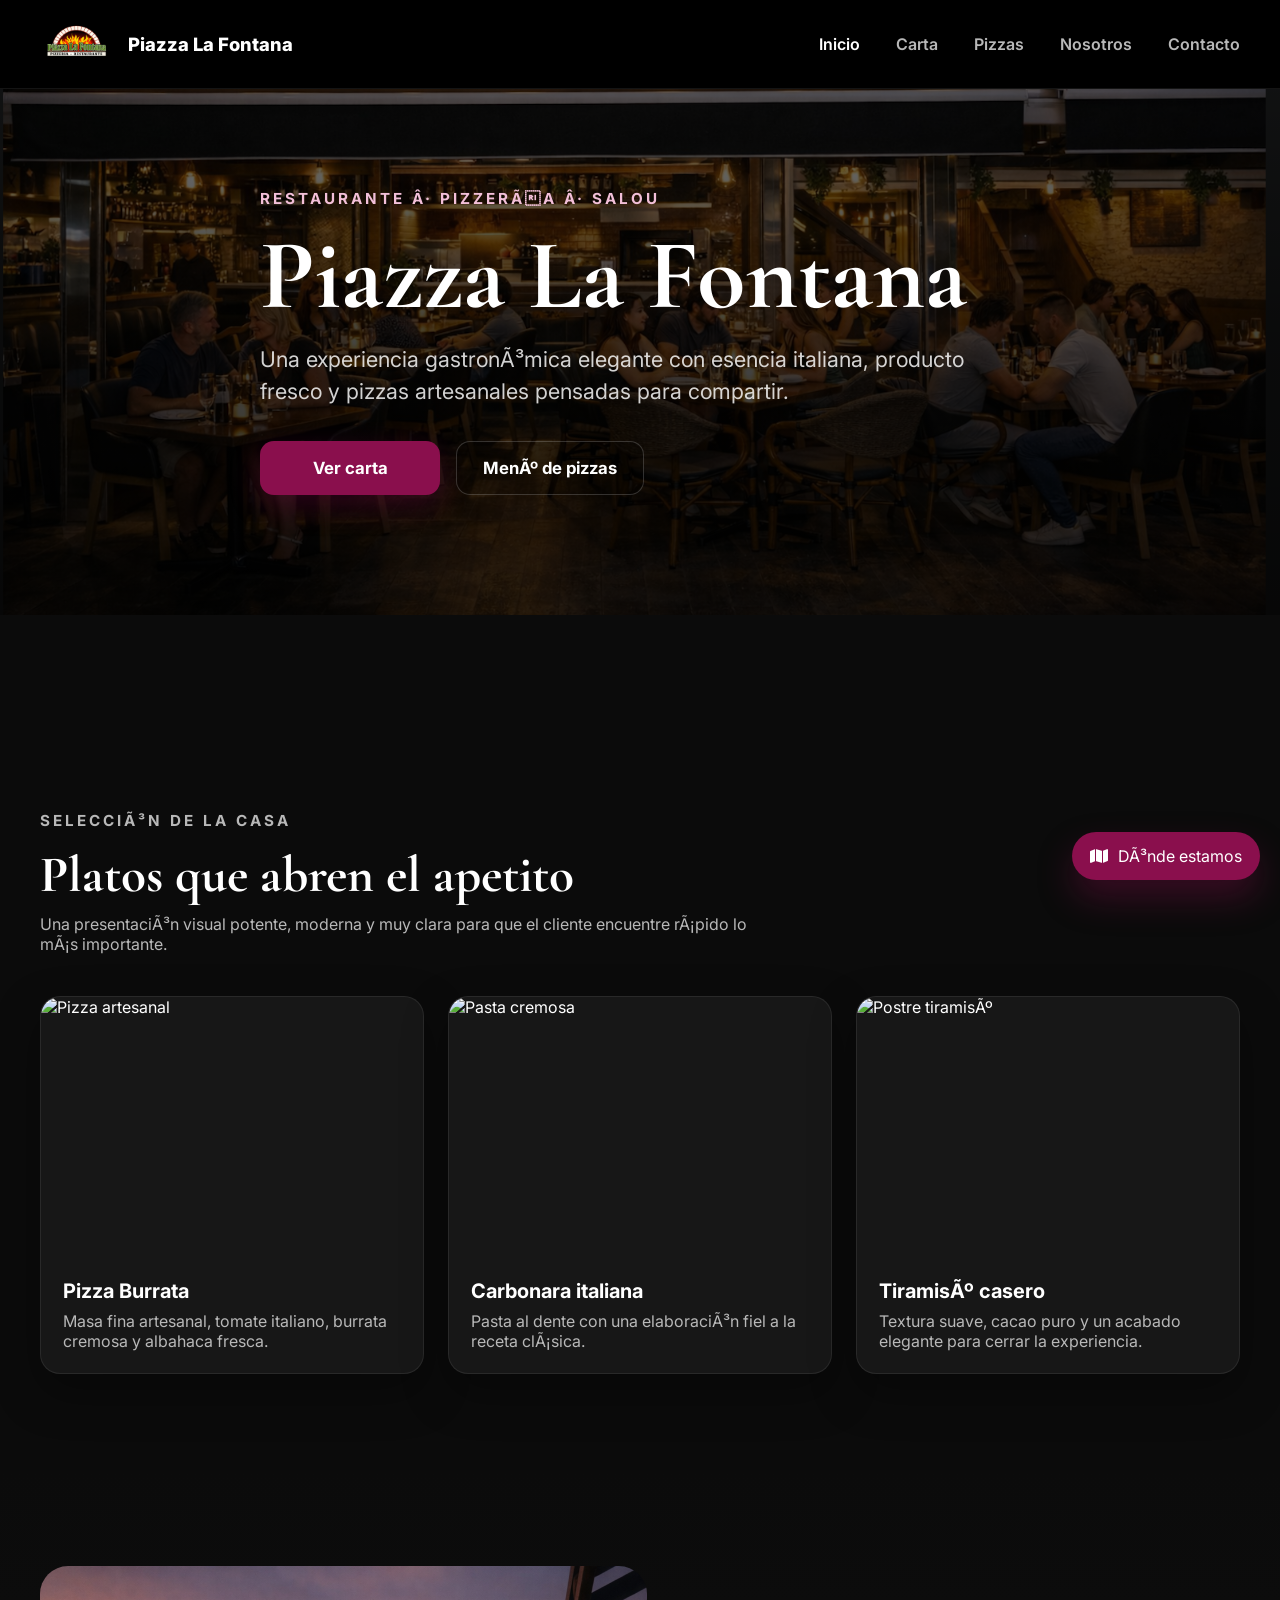
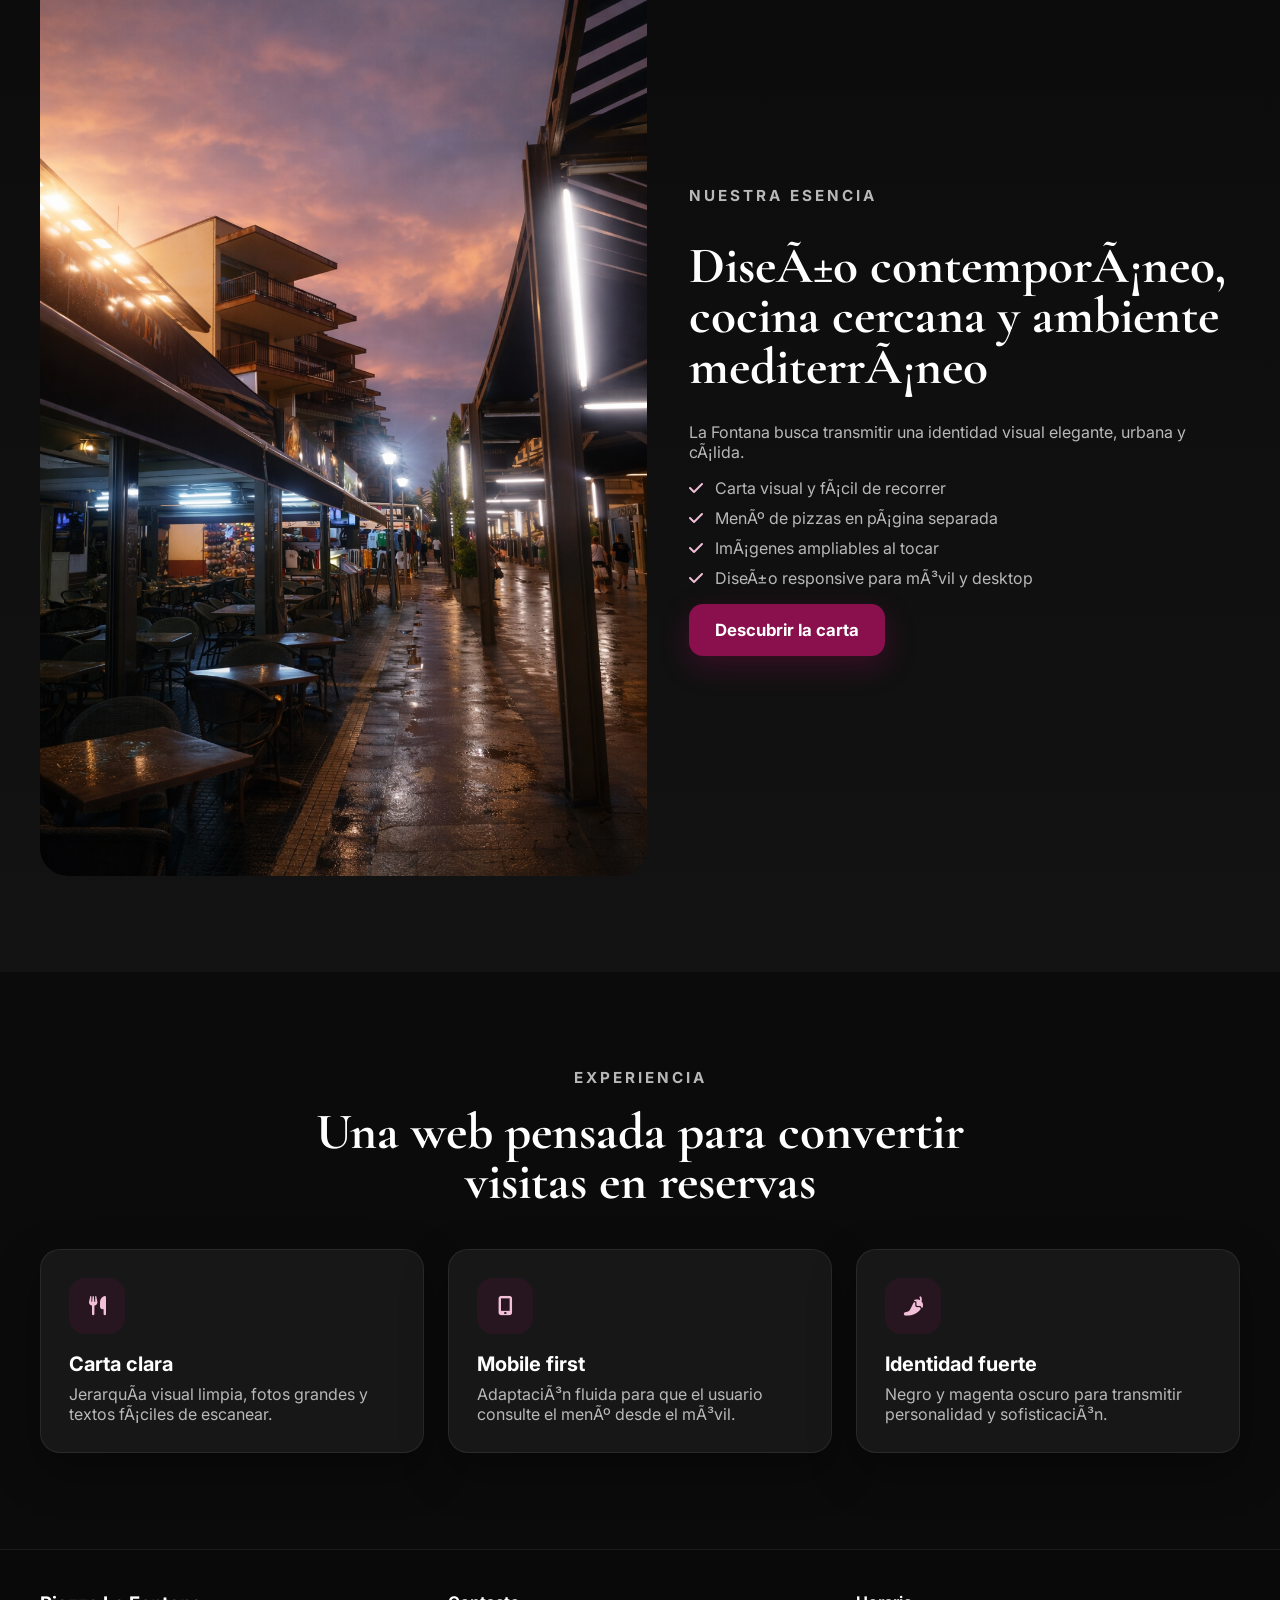
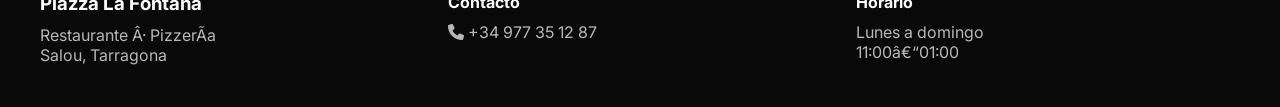
==== index.html @ 582e1b20 "Fontana" ====
<!DOCTYPE html>
<html lang="es">
<header class="site-header">
    <div class="container nav">
        <a href="index.html" class="logo">
            <img src="/Assets/LogoFontana.png" alt="Logo Piazza La Fontana" class="logo-image" />
            <span class="logo-text">Piazza La Fontana</span>
        </a>

        <button class="menu-toggle" id="menuToggle" aria-label="Abrir menú">
            <i class="fa-solid fa-bars"></i>
        </button>

        <nav class="nav-links" id="navLinks">
            <a href="index.html" class="active">Inicio</a>
            <a href="carta.html">Carta</a>
            <a href="pizzas.html">Pizzas</a>
            <a href="#nosotros">Nosotros</a>
            <a href="#contacto">Contacto</a>
        </nav>
    </div>
</header>

<section class="hero">
    <div class="hero-overlay"></div>

    <div class="container hero-content">
        <p class="section-kicker">RESTAURANTE · PIZZERÍA · SALOU</p>

        <h1>Piazza La Fontana</h1>

        <p class="hero-subtitle">
            Una experiencia gastronómica elegante con esencia italiana, producto fresco
            y pizzas artesanales pensadas para compartir.
        </p>

        <div class="hero-actions">
            <a href="carta.html" class="btn btn-primary">Ver carta</a>
            <a href="pizzas.html" class="btn btn-secondary">Menú de pizzas</a>
        </div>
    </div>
</section>
<head>
    <meta charset="UTF-8" />
    <meta name="viewport" content="width=device-width, initial-scale=1.0" />
    <title>La Fontana | Restaurante - Pizzería en Salou</title>
    <meta name="description"
        content="La Fontana, restaurante y pizzería en Salou. Cocina mediterránea, pizzas artesanales y una experiencia moderna y elegante." />
    <link rel="preconnect" href="https://fonts.googleapis.com" />
    <link rel="preconnect" href="https://fonts.gstatic.com" crossorigin />
    <link
        href="https://fonts.googleapis.com/css2?family=Inter:wght@400;500;600;700;800&family=Cormorant+Garamond:wght@600;700&display=swap"
        rel="stylesheet" />
    <link rel="stylesheet" href="https://cdnjs.cloudflare.com/ajax/libs/font-awesome/6.5.2/css/all.min.css" />
    <link rel="stylesheet" href="styles.css" />
</head>

<body class="site-body">
    <a href="https://www.google.com/maps/place/Pizzeria+La+Fontana/@41.074893,1.146432,187m/data=!3m1!1e3!4m14!1m7!3m6!1s0x12a15916aa401c4f:0xf6737edfa9c16cdc!2sPizzeria+La+Fontana!8m2!3d41.0748932!4d1.1464316!16s%2Fg%2F11fskrn87j!3m5!1s0x12a15916aa401c4f:0xf6737edfa9c16cdc!8m2!3d41.0748932!4d1.1464316!16s%2Fg%2F11fskrn87j?hl=en&entry=ttu&g_ep=EgoyMDI2MDMyOS4wIKXMDSoASAFQAw%3D%3D" class="floating-reserve">
        <i class="fa-solid fa-map"></i>
        Dónde estamos
    </a>

                <!--<div class="hero-info">
                    <div>
                        <strong>Ubicación</strong>
                        <span>Salou, Tarragona</span>
                    </div>
                    <div>
                        <strong>Horario</strong>
                        <span>13:00–16:00 · 19:30–23:30</span>
                    </div>
                    <div>
                        <strong>Especialidad</strong>
                        <span>Pizzas artesanas y cocina italiana</span>
                    </div>
                </div>
            </div>
        </section> -->

        <br>
        <br>
        <br>
        <br>
        <br>

        <section class="section">
            <div class="container">
                <div class="section-heading">
                    <p class="section-kicker">Selección de la casa</p>
                    <h2>Platos que abren el apetito</h2>
                    <p>
                        Una presentación visual potente, moderna y muy clara para que el
                        cliente encuentre rápido lo más importante.
                    </p>
                </div>

                <div class="cards-grid three-cols">
                    <article class="dish-card reveal">
                        <img src="https://images.unsplash.com/photo-1513104890138-7c749659a591?auto=format&fit=crop&w=1200&q=80"
                            alt="Pizza artesanal" />
                        <div class="dish-card-content">
                            <h3>Pizza Burrata</h3>
                            <p>
                                Masa fina artesanal, tomate italiano, burrata cremosa y albahaca fresca.
                            </p>
                        </div>
                    </article>

                    <article class="dish-card reveal">
                        <img src="https://images.unsplash.com/photo-1621996346565-e3dbc646d9a9?auto=format&fit=crop&w=1200&q=80"
                            alt="Pasta cremosa" />
                        <div class="dish-card-content">
                            <h3>Carbonara italiana</h3>
                            <p>
                                Pasta al dente con una elaboración fiel a la receta clásica.
                            </p>
                        </div>
                    </article>

                    <article class="dish-card reveal">
                        <img src="https://images.unsplash.com/photo-1563805042-7684c019e1cb?auto=format&fit=crop&w=1200&q=80"
                            alt="Postre tiramisú" />
                        <div class="dish-card-content">
                            <h3>Tiramisú casero</h3>
                            <p>
                                Textura suave, cacao puro y un acabado elegante para cerrar la experiencia.
                            </p>
                        </div>
                    </article>
                </div>
            </div>
        </section>

        <section class="section section-dark" id="nosotros">
            <div class="container about-grid">
                <div class="about-image reveal">
                    <img src="/Assets/fueraFontana.png"
                        alt="Interior del restaurante" />
                </div>

                <div class="about-content reveal">
                    <p class="section-kicker">Nuestra esencia</p>
                    <h2>Diseño contemporáneo, cocina cercana y ambiente mediterráneo</h2>
                    <p>
                        La Fontana busca transmitir una identidad visual elegante, urbana y
                        cálida. 
                    </p>
                    <ul class="feature-list">
                        <li><i class="fa-solid fa-check"></i> Carta visual y fácil de recorrer</li>
                        <li><i class="fa-solid fa-check"></i> Menú de pizzas en página separada</li>
                        <li><i class="fa-solid fa-check"></i> Imágenes ampliables al tocar</li>
                        <li><i class="fa-solid fa-check"></i> Diseño responsive para móvil y desktop</li>
                    </ul>
                    <a href="carta.html" class="btn btn-primary">Descubrir la carta</a>
                </div>
            </div>
        </section>

        <section class="section">
            <div class="container">
                <div class="section-heading center">
                    <p class="section-kicker">Experiencia</p>
                    <h2>Una web pensada para convertir visitas en reservas</h2>
                </div>

                <div class="benefits-grid">
                    <article class="benefit-card reveal">
                        <i class="fa-solid fa-utensils"></i>
                        <h3>Carta clara</h3>
                        <p>Jerarquía visual limpia, fotos grandes y textos fáciles de escanear.</p>
                    </article>

                    <article class="benefit-card reveal">
                        <i class="fa-solid fa-mobile-screen-button"></i>
                        <h3>Mobile first</h3>
                        <p>Adaptación fluida para que el usuario consulte el menú desde el móvil.</p>
                    </article>

                    <article class="benefit-card reveal">
                        <i class="fa-solid fa-pepper-hot"></i>
                        <h3>Identidad fuerte</h3>
                        <p>Negro y magenta oscuro para transmitir personalidad y sofisticación.</p>
                    </article>
                </div>
            </div>
        </section>
    </main>

    <footer class="site-footer" id="contacto">
        <div class="container footer-grid">
            <div>
                <h3>Piazza La Fontana</h3>
                <p>Restaurante · Pizzería</p>
                <p>Salou, Tarragona</p>
            </div>

            <div>
                <h4>Contacto</h4>
                <p><i class="fa-solid fa-phone"></i> +34 977 35 12 87</p>
                <p><i class=""></i> </p>
            </div>

            <div>
                <h4>Horario</h4>
                <p>Lunes a domingo</p>
                <p>11:00–01:00</p>
                <p></p>
            </div>
        </div>
    </footer>

    <script src="script.js"></script>
</body>

</html>
---- styles.css ----
:root {
    --bg-dark: #0b0b0b;
    --bg-soft: #131313;
    --surface: #171717;
    --surface-2: #202020;
    --text-light: #ffffff;
    --muted-light: #b8b8b8;
    --border-dark: rgba(255, 255, 255, 0.08);
    --primary: #8a0f4d;
    --primary-hover: #a8155c;
    --primary-soft: rgba(138, 15, 77, 0.14);
    --accent: #f2bfd8;
    --shadow: 0 18px 45px rgba(0, 0, 0, 0.35);
    --radius: 20px;
    --container: 1200px;
    --transition: 0.3s ease;

    --menu-bg: #f5f5f5;
    --menu-white: #ffffff;
    --menu-text: #202126;
    --menu-muted: #71727d;
    --menu-line: #e6e6e8;
    --pill: #ffffff;
    --pill-border: #d7d7db;
    --pill-active: #23242a;
    --pill-active-text: #ffffff;
}

/* -------------------- RESET -------------------- */

* {
    margin: 0;
    padding: 0;
    box-sizing: border-box;
}

html {
    scroll-behavior: smooth;
}

body {
    font-family: "Inter", sans-serif;
}

a {
    color: inherit;
    text-decoration: none;
}

button {
    font-family: inherit;
    border: none;
    background: none;
    cursor: pointer;
}

img {
    width: 100%;
    display: block;
}

/* -------------------- HOME / GENERAL -------------------- */

.site-body {
    background: var(--bg-dark);
    color: var(--text-light);
}

.container {
    width: min(100% - 32px, var(--container));
    margin: 0 auto;
}

.site-header {
    position: sticky;
    top: 0;
    z-index: 100;
    background: rgba(0, 0, 0, 0.92);
    backdrop-filter: blur(12px);
    border-bottom: 1px solid var(--border-dark);
}

.nav {
    min-height: 88px;
    display: flex;
    align-items: center;
    justify-content: space-between;
    gap: 32px;
}

.logo {
    display: flex;
    align-items: center;
    gap: 16px;
    flex-shrink: 0;
}

.logo-image {
    width: 72px;
    height: auto;
    object-fit: contain;
}

.logo-text {
    font-size: 1.15rem;
    font-weight: 800;
    color: var(--text-light);
    line-height: 1.1;
    white-space: nowrap;
}

.nav-links {
    display: flex;
    align-items: center;
    gap: 36px;
    margin-left: auto;
}

.nav-links a {
    color: rgba(255, 255, 255, 0.72);
    font-size: 1rem;
    font-weight: 600;
    transition: var(--transition);
}

.nav-links a:hover,
.nav-links a.active {
    color: var(--text-light);
}

.menu-toggle {
    display: none;
    color: var(--text-light);
    font-size: 1.5rem;
}

/* -------------------- HERO -------------------- */

.hero {
    position: relative;
    min-height: fit-content;
    display: flex;
    align-items: center;
    background-image: url("/Assets/fondo2fontana.png");
    background-size: cover;
    background-position: center;
    padding: 80px 0 120px;
}

.hero-overlay {
    position: absolute;
    inset: 0;
    background: linear-gradient(180deg,
            rgba(0, 0, 0, 0.55) 0%,
            rgba(0, 0, 0, 0.72) 45%,
            rgba(0, 0, 0, 0.82) 100%);
}

.hero-content {
    position: relative;
    z-index: 2;
    max-width: 760px;
    padding-top: 20px;
}

.section-kicker {
    color: var(--accent);
    text-transform: uppercase;
    letter-spacing: 3px;
    font-size: 0.95rem;
    font-weight: 700;
    margin-bottom: 20px;
}

.hero h1,
.section-heading h2,
.about-content h2 {
    font-family: "Cormorant Garamond", serif;
    font-weight: 700;
}

.hero h1 {
    font-size: clamp(4rem, 8vw, 6.2rem);
    line-height: 0.95;
    color: var(--text-light);
    margin-bottom: 22px;
}

.hero-subtitle {
    max-width: 720px;
    font-size: 1.35rem;
    line-height: 1.45;
    color: rgba(255, 255, 255, 0.82);
    margin-bottom: 34px;
}

.hero-actions {
    display: flex;
    flex-wrap: wrap;
    gap: 16px;
}

.hero-info {
    margin-top: 38px;
    display: grid;
    grid-template-columns: repeat(3, 1fr);
    gap: 16px;
}

.hero-info div {
    background: rgba(255, 255, 255, 0.05);
    border: 1px solid rgba(255, 255, 255, 0.08);
    border-radius: 16px;
    padding: 16px;
    backdrop-filter: blur(8px);
}

.hero-info strong {
    display: block;
    margin-bottom: 4px;
    font-size: 0.95rem;
}

.hero-info span {
    color: var(--muted-light);
    font-size: 0.92rem;
}

/* -------------------- BUTTONS -------------------- */

.btn {
    display: inline-flex;
    align-items: center;
    justify-content: center;
    min-width: 180px;
    padding: 16px 26px;
    border-radius: 14px;
    font-size: 1.05rem;
    font-weight: 700;
    transition: var(--transition);
}

.btn-primary {
    background: var(--primary);
    color: var(--text-light);
    box-shadow: 0 10px 30px rgba(161, 15, 90, 0.28);
}

.btn-primary:hover {
    background: var(--primary-hover);
    transform: translateY(-2px);
}

.btn-secondary {
    background: rgba(0, 0, 0, 0.25);
    color: var(--text-light);
    border: 1px solid rgba(255, 255, 255, 0.18);
}

.btn-secondary:hover {
    border-color: rgba(255, 255, 255, 0.4);
    background: rgba(255, 255, 255, 0.06);
}

/* -------------------- SECTIONS -------------------- */

.section {
    padding: 96px 0;
}

.section-dark {
    background: linear-gradient(180deg, var(--bg-dark) 0%, var(--bg-soft) 100%);
}

.section-heading {
    margin-bottom: 42px;
    max-width: 720px;
}

.section-heading.center {
    text-align: center;
    margin-inline: auto;
}

.section-heading h2,
.about-content h2 {
    font-size: clamp(2.3rem, 4vw, 4rem);
    line-height: 0.98;
    margin-bottom: 14px;
}

.section-heading p,
.about-content p,
.benefit-card p,
.dish-card-content p {
    color: var(--muted-light);
}

/* -------------------- CARDS -------------------- */

.cards-grid {
    display: grid;
    grid-template-columns: repeat(3, 1fr);
    gap: 24px;
}

.dish-card,
.benefit-card {
    background: var(--surface);
    border: 1px solid var(--border-dark);
    border-radius: var(--radius);
    overflow: hidden;
    transition: var(--transition);
    box-shadow: var(--shadow);
}

.dish-card:hover,
.benefit-card:hover {
    transform: translateY(-6px);
    border-color: rgba(138, 15, 77, 0.45);
}

.dish-card img {
    height: 260px;
    object-fit: cover;
}

.dish-card-content {
    padding: 22px;
}

.dish-card-content h3,
.benefit-card h3 {
    font-size: 1.25rem;
    margin-bottom: 8px;
}

/* -------------------- ABOUT -------------------- */

.about-grid {
    display: grid;
    grid-template-columns: 1.1fr 1fr;
    gap: 42px;
    align-items: center;
}

.about-image img {
    min-height: 520px;
    object-fit: cover;
    border-radius: 28px;
}

.about-content {
    display: flex;
    flex-direction: column;
    gap: 16px;
    align-items: flex-start;
}

.feature-list {
    list-style: none;
    display: grid;
    gap: 10px;
    color: var(--muted-light);
}

.feature-list i {
    color: var(--accent);
    margin-right: 8px;
}

/* -------------------- BENEFITS -------------------- */

.benefits-grid {
    display: grid;
    grid-template-columns: repeat(3, 1fr);
    gap: 24px;
}

.benefit-card {
    padding: 28px;
}

.benefit-card i {
    width: 56px;
    height: 56px;
    display: grid;
    place-items: center;
    border-radius: 16px;
    background: var(--primary-soft);
    color: var(--accent);
    font-size: 1.2rem;
    margin-bottom: 18px;
}

/* -------------------- FOOTER -------------------- */

.site-footer {
    padding: 42px 0;
    background: #090909;
    border-top: 1px solid var(--border-dark);
    color: var(--text-light);
}

.footer-grid {
    display: grid;
    grid-template-columns: repeat(3, 1fr);
    gap: 24px;
}

.site-footer h3,
.site-footer h4 {
    margin-bottom: 10px;
}

.site-footer p,
.site-footer a {
    color: var(--muted-light);
}

/* -------------------- FLOATING BUTTON -------------------- */

.floating-reserve {
    position: fixed;
    right: 20px;
    bottom: 20px;
    z-index: 120;
    display: inline-flex;
    align-items: center;
    gap: 10px;
    background: var(--primary);
    color: var(--text-light);
    padding: 14px 18px;
    border-radius: 999px;
    box-shadow: 0 18px 35px rgba(138, 15, 77, 0.35);
    transition: var(--transition);
}

.floating-reserve:hover {
    background: var(--primary-hover);
    transform: translateY(-2px);
}

/* -------------------- REVEAL -------------------- */

.reveal {
    opacity: 0;
    transform: translateY(24px);
    transition: 0.7s ease;
}

.reveal.visible {
    opacity: 1;
    transform: translateY(0);
}

/* -------------------- CARTA / PIZZAS ESTILO APP -------------------- */

.menu-page-body {
    background: var(--menu-bg);
    color: var(--menu-text);
}

.mobile-menu-page {
    max-width: 860px;
    margin: 0 auto;
    min-height: 100vh;
    background: var(--menu-bg);
}

.menu-topbar {
    display: grid;
    grid-template-columns: 56px 1fr 56px;
    align-items: center;
    gap: 12px;
    padding: 16px 20px 12px;
    background: var(--menu-bg);
    position: sticky;
    top: 0;
    z-index: 20;
}

.menu-topbar h1 {
    text-align: center;
    font-size: clamp(1.5rem, 2vw, 2.2rem);
    font-weight: 800;
}

.icon-btn {
    width: 44px;
    height: 44px;
    border-radius: 50%;
    background: transparent;
    color: var(--menu-text);
    display: grid;
    place-items: center;
    font-size: 1.5rem;
}

/* -------------------- CATEGORY PILLS -------------------- */

.category-slider {
    display: flex;
    gap: 16px;
    overflow-x: auto;
    padding: 14px 20px 18px;
    background: var(--menu-bg);
    position: sticky;
    top: 72px;
    z-index: 19;
    border-bottom: 1px solid var(--menu-line);
}

.category-slider::-webkit-scrollbar {
    display: none;
}

.category-pill {
    flex: 0 0 auto;
    padding: 16px 30px;
    border-radius: 999px;
    border: 2px solid var(--pill-border);
    background: var(--pill);
    color: var(--menu-text);
    font-size: 1rem;
    font-weight: 700;
    transition: 0.2s ease;
}

.category-pill.active {
    background: var(--pill-active);
    color: var(--pill-active-text);
    border-color: var(--pill-active);
}

/* -------------------- MENU LIST -------------------- */

.section-title-block {
    padding: 34px 20px 22px;
}

.section-title-block h2 {
    font-size: clamp(2rem, 3vw, 3.1rem);
    font-weight: 800;
}

.menu-section {
    display: none;
}

.menu-section.active {
    display: block;
}

.list-card {
    display: grid;
    grid-template-columns: 1fr 196px;
    gap: 20px;
    align-items: start;
    padding: 28px 20px;
    border-top: 1px solid var(--menu-line);
}

.list-card:last-child {
    border-bottom: 1px solid var(--menu-line);
}

.list-card-content h3 {
    margin-bottom: 12px;
    font-size: clamp(1.7rem, 2vw, 2.15rem);
    line-height: 1.1;
    font-weight: 800;
    color: var(--menu-text);
}

.list-card-content p {
    margin-bottom: 18px;
    color: var(--menu-muted);
    font-size: clamp(1rem, 1.4vw, 1.2rem);
    line-height: 1.5;
    max-width: 95%;
}

.inline-icon {
    font-size: 0.9em;
    vertical-align: middle;
}

.list-card-meta {
    display: flex;
    align-items: center;
    gap: 10px;
}

.price {
    font-size: clamp(1.1rem, 1.5vw, 1.35rem);
    font-weight: 500;
    color: var(--menu-text);
}

.list-card-image {
    padding: 0;
}

.list-card-image img {
    aspect-ratio: 1 / 1;
    object-fit: cover;
    border-radius: 10px;
    transition: transform 0.25s ease;
}

.list-card-image:hover img {
    transform: scale(1.03);
}

/* -------------------- IMAGE MODAL -------------------- */

.image-modal {
    position: fixed;
    inset: 0;
    background: rgba(0, 0, 0, 0.82);
    display: none;
    align-items: center;
    justify-content: center;
    padding: 24px;
    z-index: 1000;
}

.image-modal.open {
    display: flex;
}

.image-modal img {
    max-width: min(100%, 900px);
    max-height: 85vh;
    border-radius: 18px;
    object-fit: contain;
    box-shadow: 0 20px 60px rgba(0, 0, 0, 0.35);
}

.image-modal-close {
    position: absolute;
    top: 20px;
    right: 20px;
    width: 46px;
    height: 46px;
    border-radius: 50%;
    background: rgba(255, 255, 255, 0.12);
    color: white;
    font-size: 1.3rem;
}

/* -------------------- RESPONSIVE -------------------- */

@media (max-width: 1024px) {
    .logo-image {
        width: 60px;
    }

    .logo-text {
        font-size: 1rem;
    }

    .nav-links {
        gap: 24px;
    }

    .hero-subtitle {
        font-size: 1.15rem;
        max-width: 620px;
    }

    .cards-grid,
    .benefits-grid {
        grid-template-columns: repeat(2, 1fr);
    }

    .about-grid,
    .footer-grid,
    .hero-info {
        grid-template-columns: 1fr;
    }
}

@media (max-width: 768px) {
    .nav {
        min-height: 78px;
    }

    .logo-image {
        width: 52px;
    }

    .logo-text {
        font-size: 0.95rem;
        white-space: normal;
    }

    .menu-toggle {
        display: block;
    }

    .nav-links {
        position: absolute;
        top: 78px;
        left: 0;
        right: 0;
        display: none;
        flex-direction: column;
        gap: 18px;
        padding: 22px;
        background: #0a0a0a;
        border-bottom: 1px solid var(--border-dark);
    }

    .nav-links.open {
        display: flex;
    }

    .hero {
        min-height: calc(100vh - 78px);
        padding: 56px 0 90px;
    }

    .hero-content {
        max-width: 100%;
        padding-top: 0;
    }

    .section-kicker {
        font-size: 0.8rem;
        letter-spacing: 2px;
        margin-bottom: 14px;
    }

    .hero h1 {
        font-size: clamp(3rem, 12vw, 4.4rem);
        margin-bottom: 16px;
    }

    .hero-subtitle {
        font-size: 1rem;
        line-height: 1.5;
        margin-bottom: 26px;
    }

    .hero-actions {
        flex-direction: column;
        align-items: stretch;
    }

    .btn {
        width: 100%;
        min-width: unset;
    }

    .cards-grid,
    .benefits-grid {
        grid-template-columns: 1fr;
    }

    .dish-card img {
        height: 230px;
    }

    .section {
        padding: 74px 0;
    }

    .about-image img {
        min-height: 360px;
    }

    .floating-reserve {
        right: 14px;
        bottom: 14px;
        padding: 12px 16px;
    }

    .menu-topbar {
        grid-template-columns: 44px 1fr 44px;
        padding: 14px 16px 10px;
    }

    .category-slider {
        top: 68px;
        gap: 12px;
        padding: 12px 16px 16px;
    }

    .category-pill {
        padding: 13px 22px;
        font-size: 0.98rem;
    }

    .section-title-block {
        padding: 26px 16px 18px;
    }

    .list-card {
        grid-template-columns: 1fr 120px;
        gap: 16px;
        padding: 22px 16px;
    }

    .list-card-content h3 {
        font-size: 1.35rem;
    }

    .list-card-content p {
        font-size: 0.98rem;
        margin-bottom: 14px;
    }
}
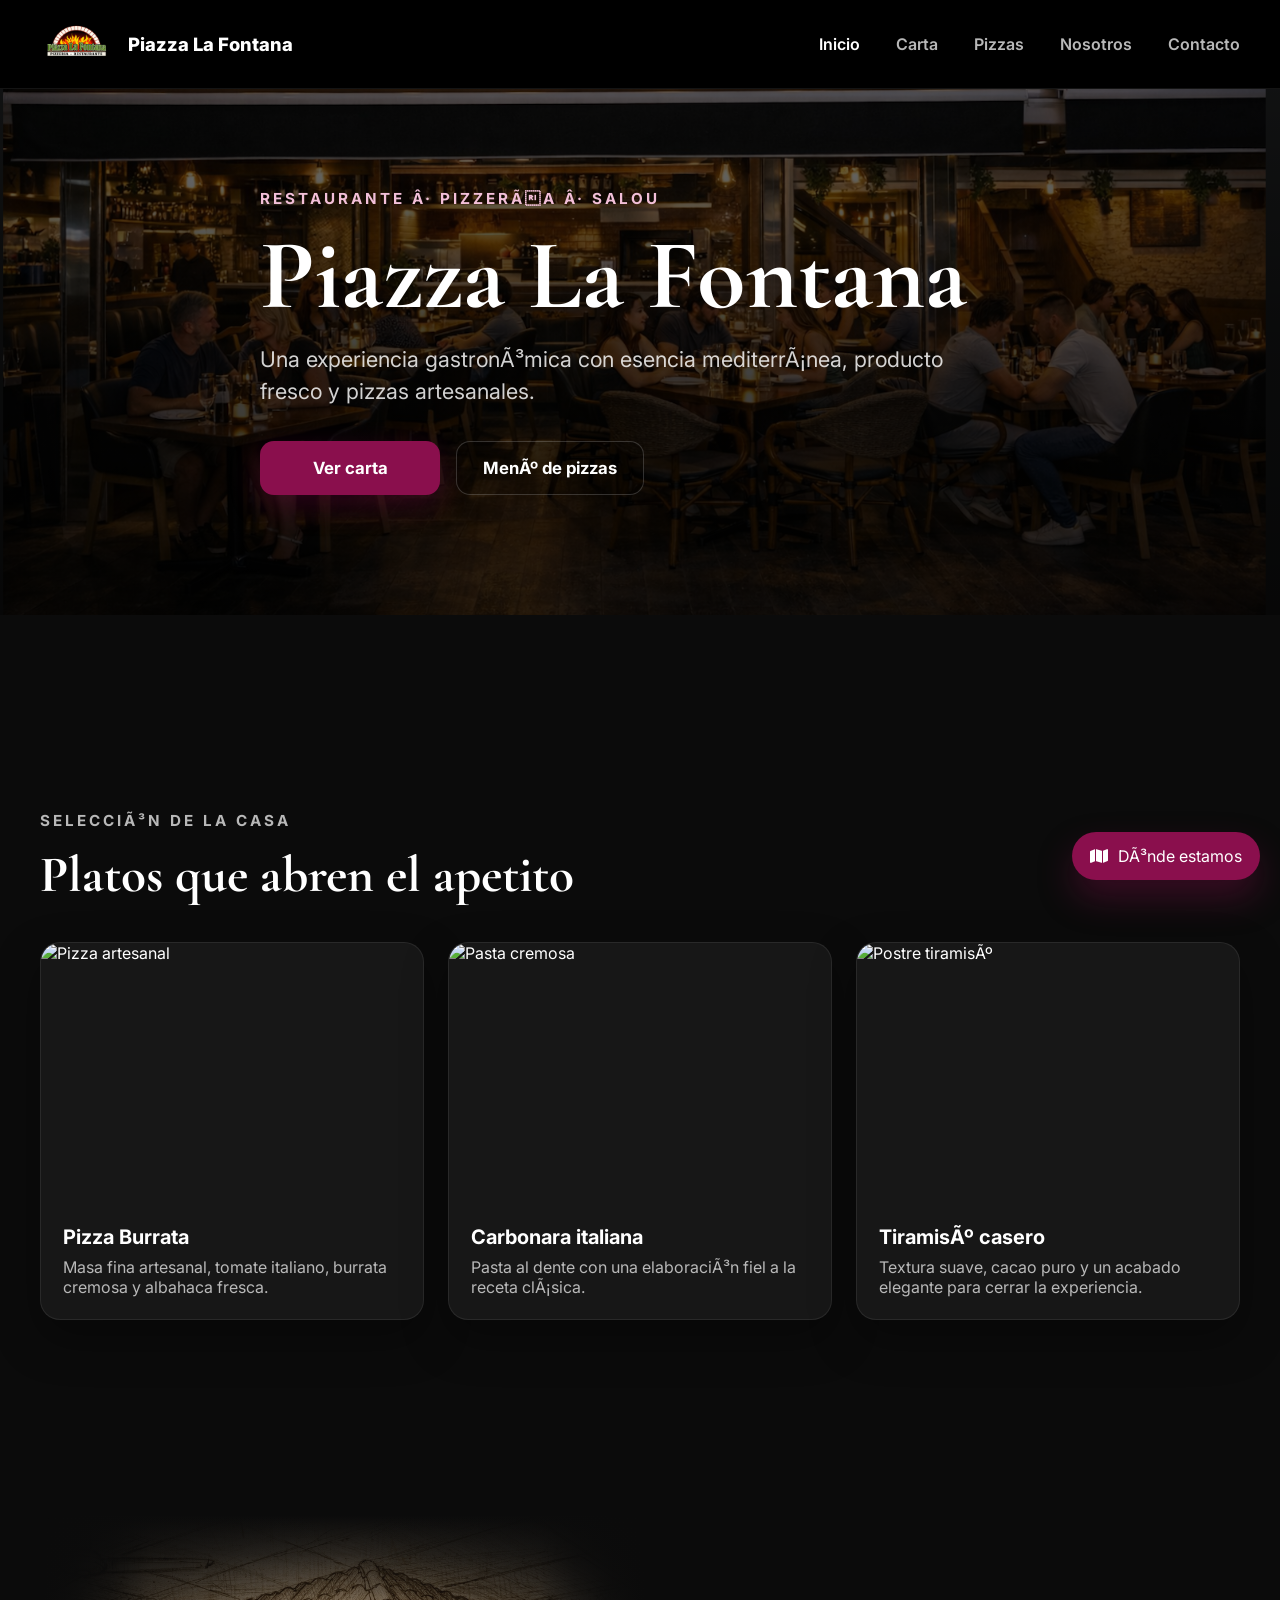
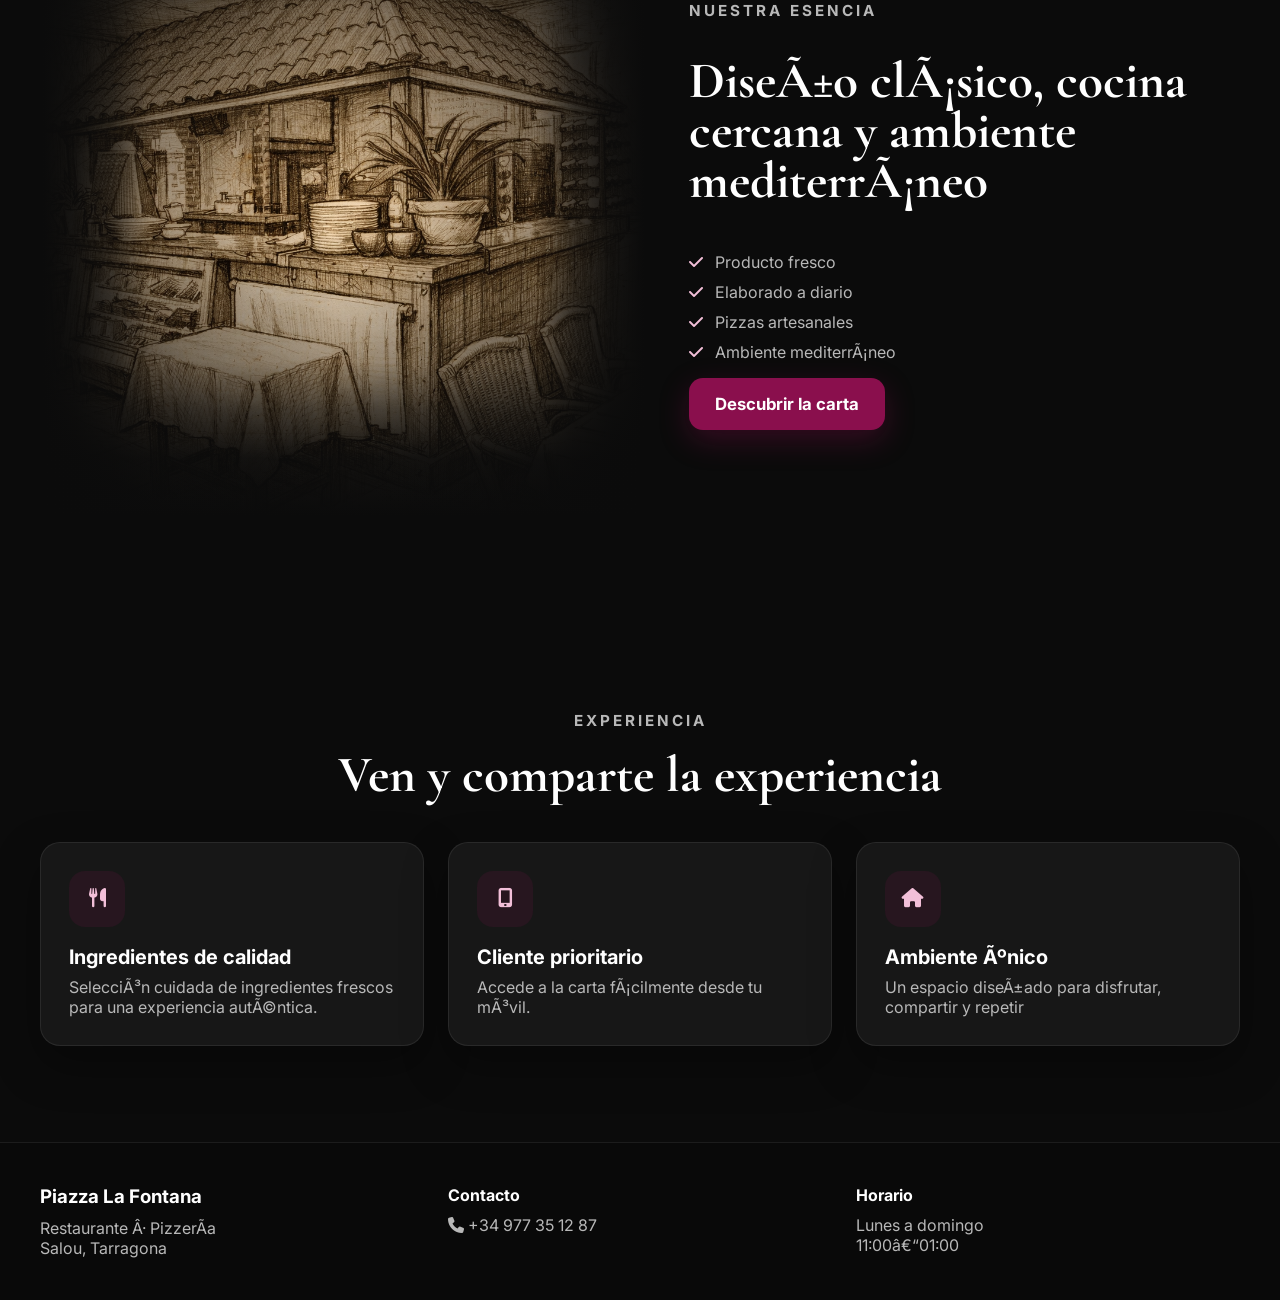
==== commit 21794e7f: "ftn3" ====
--- a/index.html
+++ b/index.html
@@ -3,7 +3,7 @@
 <header class="site-header">
     <div class="container nav">
         <a href="index.html" class="logo">
-            <img src="/Assets/LogoFontana.png" alt="Logo Piazza La Fontana" class="logo-image" />
+            <img src="Assets/LogoFontana.png" alt="Logo Piazza La Fontana" class="logo-image" />
             <span class="logo-text">Piazza La Fontana</span>
         </a>
 
@@ -30,8 +30,8 @@
         <h1>Piazza La Fontana</h1>
 
         <p class="hero-subtitle">
-            Una experiencia gastronómica elegante con esencia italiana, producto fresco
-            y pizzas artesanales pensadas para compartir.
+            Una experiencia gastronómica con esencia mediterránea, producto fresco
+            y pizzas artesanales.
         </p>
 
         <div class="hero-actions">
@@ -90,9 +90,7 @@
                     <p class="section-kicker">Selección de la casa</p>
                     <h2>Platos que abren el apetito</h2>
                     <p>
-                        Una presentación visual potente, moderna y muy clara para que el
-                        cliente encuentre rápido lo más importante.
-                    </p>
+                   </p>
                 </div>
 
                 <div class="cards-grid three-cols">
@@ -131,56 +129,54 @@
                 </div>
             </div>
         </section>
-
         <section class="section section-dark" id="nosotros">
             <div class="container about-grid">
                 <div class="about-image reveal">
-                    <img src="/Assets/fueraFontana.png"
-                        alt="Interior del restaurante" />
-                </div>
-
+                    <img src="Assets/imagen2.png" alt="Interior del restaurante" />
+                </div>
+        
                 <div class="about-content reveal">
                     <p class="section-kicker">Nuestra esencia</p>
-                    <h2>Diseño contemporáneo, cocina cercana y ambiente mediterráneo</h2>
+                    <h2>Diseño clásico, cocina cercana y ambiente mediterráneo</h2>
                     <p>
-                        La Fontana busca transmitir una identidad visual elegante, urbana y
-                        cálida. 
+        
                     </p>
                     <ul class="feature-list">
-                        <li><i class="fa-solid fa-check"></i> Carta visual y fácil de recorrer</li>
-                        <li><i class="fa-solid fa-check"></i> Menú de pizzas en página separada</li>
-                        <li><i class="fa-solid fa-check"></i> Imágenes ampliables al tocar</li>
-                        <li><i class="fa-solid fa-check"></i> Diseño responsive para móvil y desktop</li>
+                        <li><i class="fa-solid fa-check"></i> Producto fresco</li>
+                        <li><i class="fa-solid fa-check"></i> Elaborado a diario</li>
+                        <li><i class="fa-solid fa-check"></i> Pizzas artesanales</li>
+                        <li><i class="fa-solid fa-check"></i> Ambiente mediterráneo</li>
                     </ul>
                     <a href="carta.html" class="btn btn-primary">Descubrir la carta</a>
                 </div>
             </div>
         </section>
 
+    
         <section class="section">
             <div class="container">
                 <div class="section-heading center">
                     <p class="section-kicker">Experiencia</p>
-                    <h2>Una web pensada para convertir visitas en reservas</h2>
+                    <h2>Ven y comparte la experiencia</h2>
                 </div>
 
                 <div class="benefits-grid">
                     <article class="benefit-card reveal">
                         <i class="fa-solid fa-utensils"></i>
-                        <h3>Carta clara</h3>
-                        <p>Jerarquía visual limpia, fotos grandes y textos fáciles de escanear.</p>
+                        <h3>Ingredientes de calidad</h3>
+                        <p>Selección cuidada de ingredientes frescos para una experiencia auténtica.</p>
                     </article>
 
                     <article class="benefit-card reveal">
                         <i class="fa-solid fa-mobile-screen-button"></i>
-                        <h3>Mobile first</h3>
-                        <p>Adaptación fluida para que el usuario consulte el menú desde el móvil.</p>
+                        <h3>Cliente prioritario</h3>
+                        <p>Accede a la carta fácilmente desde tu móvil.</p>
                     </article>
 
                     <article class="benefit-card reveal">
-                        <i class="fa-solid fa-pepper-hot"></i>
-                        <h3>Identidad fuerte</h3>
-                        <p>Negro y magenta oscuro para transmitir personalidad y sofisticación.</p>
+                        <i class="fa-solid fa-house"></i>
+                        <h3>Ambiente único</h3>
+                        <p>Un espacio diseñado para disfrutar, compartir y repetir</p>
                     </article>
                 </div>
             </div>
@@ -211,6 +207,4 @@
     </footer>
 
     <script src="script.js"></script>
-</body>
-
-</html>+</body>
--- a/styles.css
+++ b/styles.css
@@ -3,6 +3,10 @@
     --bg-soft: #131313;
     --surface: #171717;
     --surface-2: #202020;
+    --bg-dark-rgb: 11, 11, 11;
+    --bg-soft-rgb: 19, 19, 19;
+    --surface-rgb: 23, 23, 23;
+    --surface-2-rgb: 32, 32, 32;
     --text-light: #ffffff;
     --muted-light: #b8b8b8;
     --border-dark: rgba(255, 255, 255, 0.08);
@@ -141,7 +145,7 @@
     min-height: fit-content;
     display: flex;
     align-items: center;
-    background-image: url("/Assets/fondo2fontana.png");
+    background-image: url("Assets/fondo2fontana.png");
     background-size: cover;
     background-position: center;
     padding: 80px 0 120px;
@@ -268,9 +272,66 @@
     padding: 96px 0;
 }
 
-.section-dark {
-    background: linear-gradient(180deg, var(--bg-dark) 0%, var(--bg-soft) 100%);
-}
+.about-image {
+    position: relative;
+    overflow: hidden;
+    background: #000;
+    border-radius: 0;
+}
+
+.about-image img {
+    display: block;
+    width: 100%;
+    height: 100%;
+    object-fit: cover;
+}
+
+.about-image::after {
+    content: "";
+    position: absolute;
+    inset: 0;
+    pointer-events: none;
+    background:
+        /* izquierda */
+        linear-gradient(to right,
+            rgba(var(--bg-dark-rgb), 1) 0.5%,
+            rgba(var(--bg-dark-rgb), 0.92) 6%,
+            rgba(var(--bg-dark-rgb), 0.72) 12%,
+            rgba(var(--bg-dark-rgb), 0.35) 18%,
+            rgba(var(--bg-dark-rgb), 0) 48%),
+
+        /* derecha */
+        linear-gradient(to left,
+            rgba(var(--bg-dark-rgb), 1) 0.5%,
+            rgba(var(--bg-dark-rgb), 0.92) 6%,
+            rgba(var(--bg-dark-rgb), 0.72) 12%,
+            rgba(var(--bg-dark-rgb), 0.35) 18%,
+            rgba(var(--bg-dark-rgb), 0) 48%),
+
+        /* arriba */
+        linear-gradient(to bottom,
+            rgba(var(--bg-dark-rgb), 1) 0.5%,
+            rgba(var(--bg-dark-rgb), 0.82) 7%,
+            rgba(var(--bg-dark-rgb), 0.45) 15%,
+            rgba(var(--bg-dark-rgb), 0) 48%),
+
+        /* abajo */
+        linear-gradient(to top,
+            rgba(var(--bg-dark-rgb), 1) 0.5%,
+            rgba(var(--bg-dark-rgb), 0.95) 10%,
+            rgba(var(--bg-dark-rgb), 0.72) 18%,
+            rgba(var(--bg-dark-rgb), 0.35) 26%,
+            rgba(var(--bg-dark-rgb), 0) 48%),
+
+        /* viñeta general */
+        radial-gradient(ellipse at center,
+            rgba(var(--bg-dark-rgb), 0) 48%,
+            rgba(var(--bg-dark-rgb), 0.20) 62%,
+            rgba(var(--bg-dark-rgb), 0.48) 76%,
+            rgba(var(--bg-dark-rgb), 0.78) 88%,
+            rgba(var(--bg-dark-rgb), 1) 100%);
+}
+
 
 .section-heading {
     margin-bottom: 42px;
@@ -811,4 +872,5 @@
         font-size: 0.98rem;
         margin-bottom: 14px;
     }
-}+}
+
